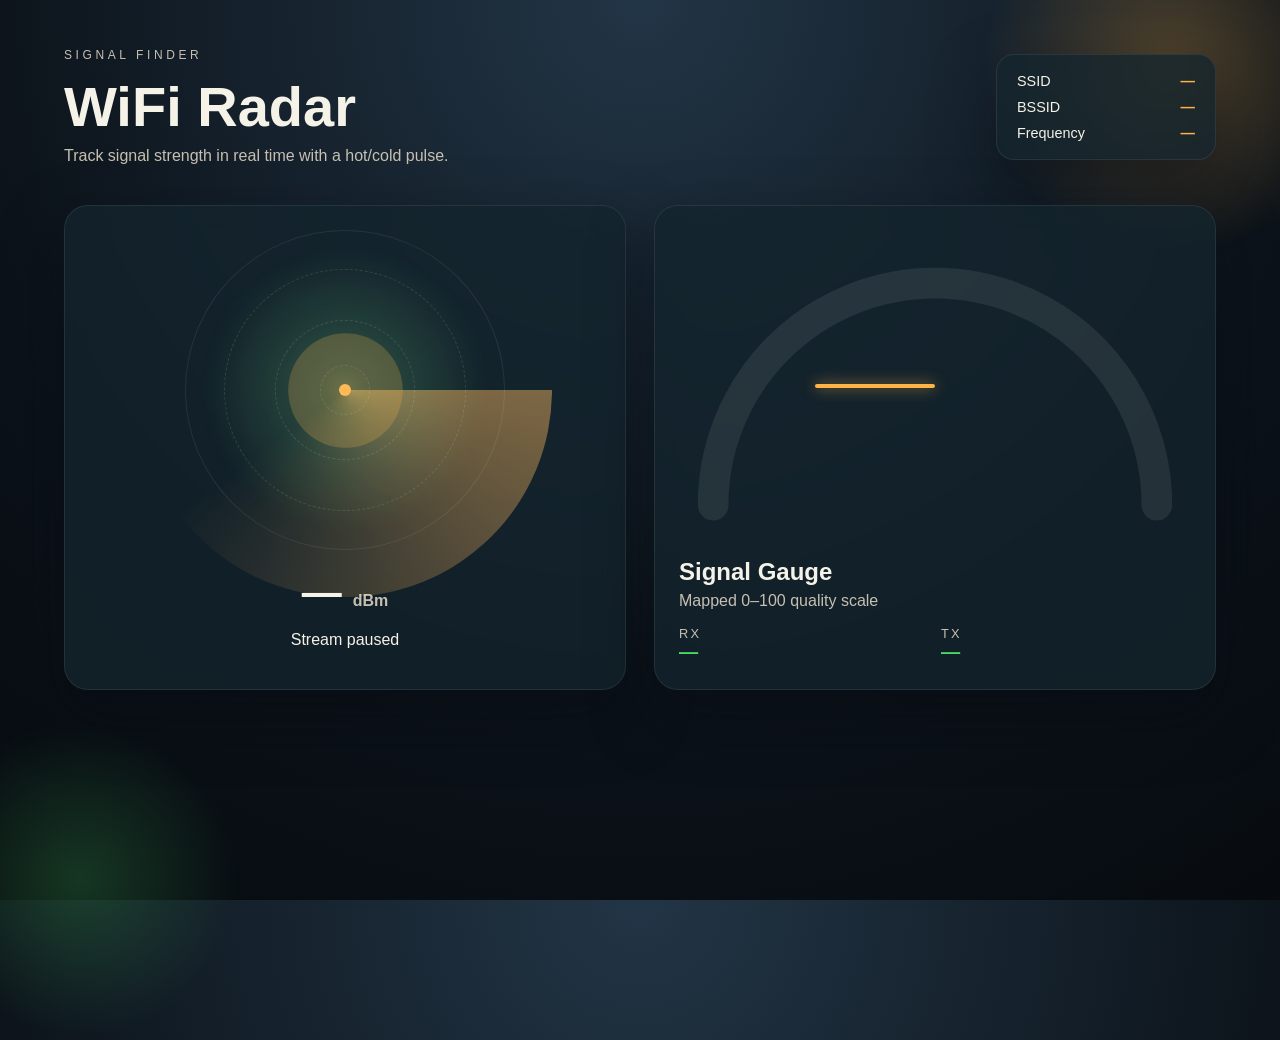
==== web/static/index.html @ a438a468 "12" ====
<!doctype html>
<html lang="en">
  <head>
    <meta charset="utf-8" />
    <meta name="viewport" content="width=device-width, initial-scale=1" />
    <title>WiFi Radar</title>
    <link rel="stylesheet" href="styles.css" />
  </head>
  <body>
    <div class="bg-shape one"></div>
    <div class="bg-shape two"></div>

    <main class="shell">
      <header class="hero">
        <div>
          <p class="eyebrow">Signal Finder</p>
          <h1>WiFi Radar</h1>
          <p class="subtitle">Track signal strength in real time with a hot/cold pulse.</p>
        </div>
        <div class="status-card">
          <div class="status-row">
            <span>SSID</span>
            <strong id="ssid">—</strong>
          </div>
          <div class="status-row">
            <span>BSSID</span>
            <strong id="bssid">—</strong>
          </div>
          <div class="status-row">
            <span>Frequency</span>
            <strong id="freq">—</strong>
          </div>
        </div>
      </header>

      <section class="dashboard">
        <div class="radar-card">
          <div class="radar">
            <div class="radar-sweep"></div>
            <div class="radar-pulse" id="pulse"></div>
            <div class="ring"></div>
            <div class="ring inner"></div>
            <div class="ring tiny"></div>
            <div class="center-dot"></div>
          </div>
          <div class="readout">
            <div class="readout-main">
              <span id="signal-db">—</span>
              <span class="unit">dBm</span>
            </div>
            <p id="quality">Signal quality</p>
          </div>
        </div>

        <div class="gauge-card">
          <svg class="gauge" viewBox="0 0 300 180" aria-hidden="true">
            <defs>
              <linearGradient id="gaugeGradient" x1="0" y1="0" x2="1" y2="1">
                <stop offset="0%" stop-color="#ffb347" />
                <stop offset="50%" stop-color="#ffd36e" />
                <stop offset="100%" stop-color="#4cd964" />
              </linearGradient>
            </defs>
            <path class="gauge-track" d="M 20 160 A 130 130 0 0 1 280 160" />
            <path class="gauge-fill" id="gauge-fill" d="M 20 160 A 130 130 0 0 1 280 160" />
          </svg>
          <div class="needle" id="needle"></div>
          <div class="gauge-meta">
            <h2>Signal Gauge</h2>
            <p>Mapped 0–100 quality scale</p>
            <div class="meta-grid">
              <div>
                <span>RX</span>
                <strong id="rx">—</strong>
              </div>
              <div>
                <span>TX</span>
                <strong id="tx">—</strong>
              </div>
            </div>
          </div>
        </div>
      </section>
    </main>

    <script src="app.js"></script>
  </body>
</html>
---- web/static/styles.css ----
:root {
  --bg: #0f1b24;
  --bg-soft: #1a2b36;
  --accent: #ffb347;
  --accent-strong: #ff8f4b;
  --mint: #4cd964;
  --text: #f5f2e8;
  --text-soft: #c7c0b2;
  --card: rgba(20, 36, 46, 0.78);
  --stroke: rgba(255, 255, 255, 0.08);
  --shadow: 0 25px 60px rgba(8, 12, 18, 0.5);
}

* {
  box-sizing: border-box;
}

body {
  margin: 0;
  font-family: "Space Grotesk", "IBM Plex Sans", "Avenir Next", sans-serif;
  color: var(--text);
  background: radial-gradient(circle at top, #223546 0%, #0c131a 60%, #070b10 100%);
  min-height: 100vh;
  overflow-x: hidden;
}

.bg-shape {
  position: absolute;
  border-radius: 50%;
  filter: blur(0px);
  opacity: 0.35;
  z-index: 0;
}

.bg-shape.one {
  width: 380px;
  height: 380px;
  background: radial-gradient(circle, rgba(255, 179, 71, 0.8), transparent 70%);
  top: -120px;
  right: -80px;
}

.bg-shape.two {
  width: 320px;
  height: 320px;
  background: radial-gradient(circle, rgba(76, 217, 100, 0.6), transparent 70%);
  bottom: -140px;
  left: -80px;
}

.shell {
  position: relative;
  z-index: 1;
  padding: 48px clamp(20px, 5vw, 80px) 80px;
  display: grid;
  gap: 40px;
}

.hero {
  display: flex;
  align-items: center;
  justify-content: space-between;
  gap: 24px;
  flex-wrap: wrap;
}

.eyebrow {
  text-transform: uppercase;
  letter-spacing: 0.3em;
  font-size: 0.75rem;
  color: var(--text-soft);
  margin: 0 0 12px;
}

h1 {
  font-size: clamp(2.4rem, 5vw, 3.5rem);
  margin: 0 0 8px;
}

.subtitle {
  max-width: 440px;
  color: var(--text-soft);
  margin: 0;
}

.status-card {
  background: var(--card);
  border: 1px solid var(--stroke);
  padding: 18px 20px;
  border-radius: 18px;
  min-width: 220px;
  box-shadow: var(--shadow);
  backdrop-filter: blur(12px);
}

.status-row {
  display: flex;
  justify-content: space-between;
  font-size: 0.9rem;
  margin-bottom: 10px;
  gap: 12px;
}

.status-row strong {
  font-weight: 600;
  color: var(--accent);
}

.status-row:last-child {
  margin-bottom: 0;
}

.dashboard {
  display: grid;
  gap: 28px;
  grid-template-columns: repeat(auto-fit, minmax(280px, 1fr));
  align-items: stretch;
}

.radar-card,
.gauge-card {
  background: var(--card);
  border: 1px solid var(--stroke);
  border-radius: 24px;
  padding: 24px;
  box-shadow: var(--shadow);
  backdrop-filter: blur(12px);
  position: relative;
  overflow: hidden;
}

.radar {
  width: min(320px, 70vw);
  aspect-ratio: 1;
  border-radius: 50%;
  margin: 0 auto 20px;
  position: relative;
  background: radial-gradient(circle, rgba(76, 217, 100, 0.2), transparent 65%);
  border: 1px solid rgba(255, 255, 255, 0.08);
}

.radar::after {
  content: "";
  position: absolute;
  inset: 0;
  border-radius: 50%;
  background: radial-gradient(circle, rgba(255, 255, 255, 0.08), transparent 60%);
}

.radar-sweep {
  position: absolute;
  inset: -15%;
  background: conic-gradient(from 90deg, rgba(255, 179, 71, 0.45), transparent 40%, transparent 100%);
  animation: sweep 4s linear infinite;
  border-radius: 50%;
  mix-blend-mode: screen;
}

.radar-pulse {
  position: absolute;
  inset: 20%;
  border-radius: 50%;
  background: rgba(255, 179, 71, 0.22);
  animation: pulse 2.4s ease-out infinite;
  transform: scale(0.6);
}

.ring {
  position: absolute;
  inset: 12%;
  border-radius: 50%;
  border: 1px dashed rgba(255, 255, 255, 0.12);
}

.ring.inner {
  inset: 28%;
}

.ring.tiny {
  inset: 42%;
}

.center-dot {
  position: absolute;
  width: 12px;
  height: 12px;
  border-radius: 50%;
  background: var(--accent);
  top: 50%;
  left: 50%;
  transform: translate(-50%, -50%);
  box-shadow: 0 0 20px rgba(255, 179, 71, 0.6);
}

.readout {
  text-align: center;
}

.readout-main {
  font-size: 2.5rem;
  font-weight: 600;
}

.readout .unit {
  font-size: 1rem;
  color: var(--text-soft);
}

.gauge {
  width: 100%;
  height: auto;
  display: block;
}

.gauge-track {
  fill: none;
  stroke: rgba(255, 255, 255, 0.08);
  stroke-width: 18;
  stroke-linecap: round;
}

.gauge-fill {
  fill: none;
  stroke: url(#gaugeGradient);
  stroke-width: 18;
  stroke-linecap: round;
  stroke-dasharray: 410;
  stroke-dashoffset: 410;
  transition: stroke-dashoffset 0.5s ease;
}

.needle {
  position: absolute;
  width: 4px;
  height: 120px;
  background: var(--accent);
  top: 60px;
  left: 50%;
  transform-origin: bottom center;
  border-radius: 6px;
  box-shadow: 0 0 14px rgba(255, 179, 71, 0.7);
}

.gauge-card {
  display: grid;
  gap: 16px;
  align-items: center;
}

.gauge-meta h2 {
  margin: 0 0 6px;
}

.gauge-meta p {
  margin: 0 0 16px;
  color: var(--text-soft);
}

.meta-grid {
  display: grid;
  grid-template-columns: repeat(2, minmax(120px, 1fr));
  gap: 12px;
}

.meta-grid span {
  display: block;
  color: var(--text-soft);
  font-size: 0.8rem;
  text-transform: uppercase;
  letter-spacing: 0.18em;
}

.meta-grid strong {
  font-size: 1.2rem;
  color: var(--mint);
}

@keyframes sweep {
  from {
    transform: rotate(0deg);
  }
  to {
    transform: rotate(360deg);
  }
}

@keyframes pulse {
  0% {
    transform: scale(0.45);
    opacity: 0.65;
  }
  70% {
    transform: scale(1.05);
    opacity: 0.1;
  }
  100% {
    transform: scale(1.1);
    opacity: 0;
  }
}

@media (max-width: 900px) {
  .hero {
    flex-direction: column;
    align-items: flex-start;
  }

  .radar {
    width: min(280px, 80vw);
  }

  .needle {
    top: 40px;
    height: 100px;
  }
}
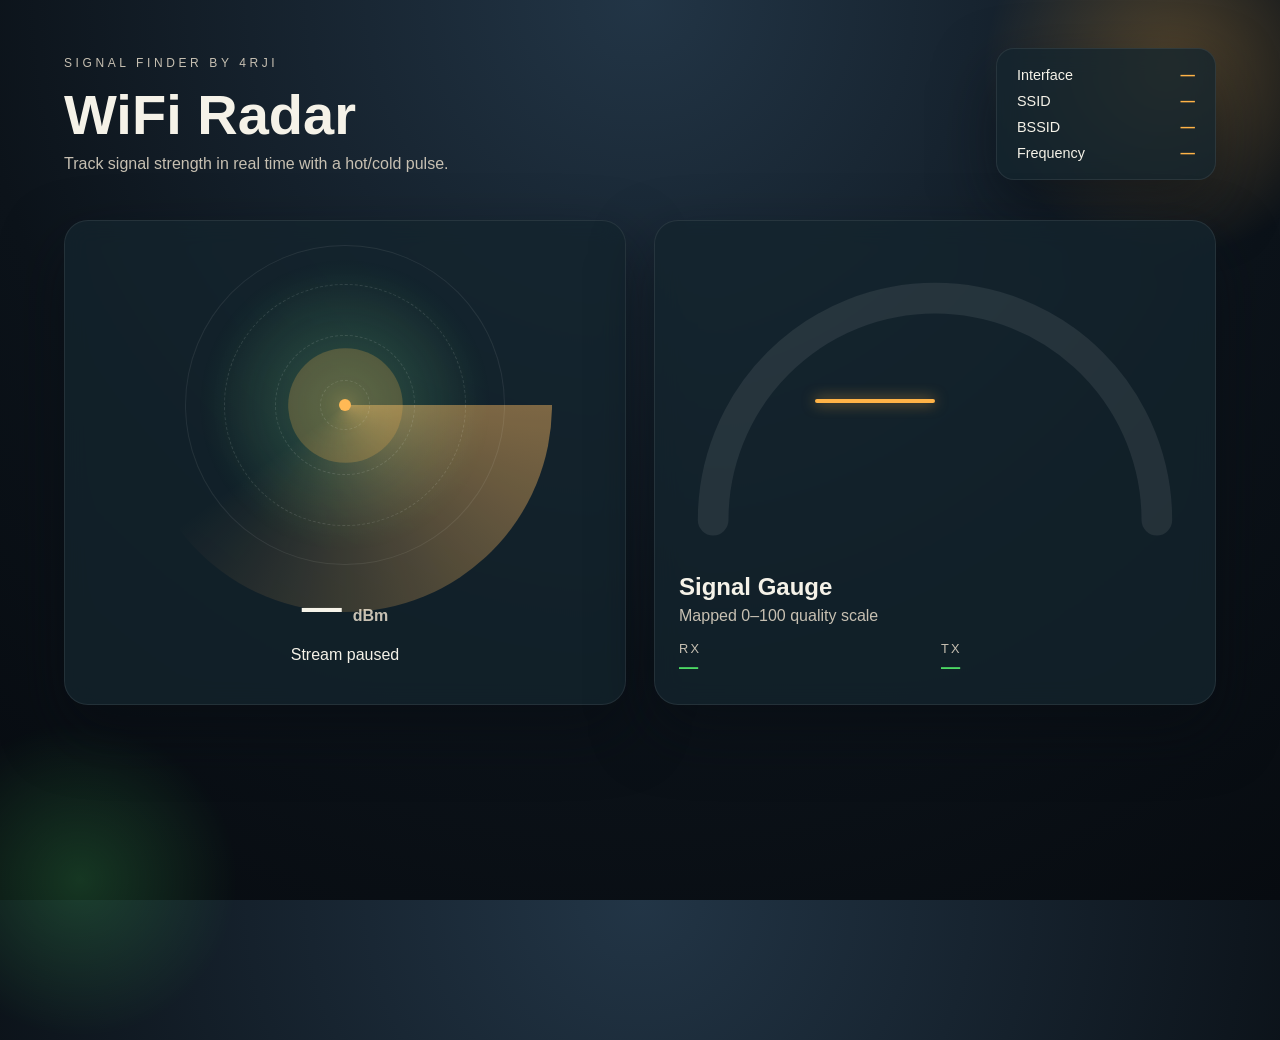
==== commit a8b8426d: "9" ====
--- a/web/static/index.html
+++ b/web/static/index.html
@@ -13,11 +13,15 @@
     <main class="shell">
       <header class="hero">
         <div>
-          <p class="eyebrow">Signal Finder</p>
+          <p class="eyebrow">Signal Finder by 4rji</p>
           <h1>WiFi Radar</h1>
           <p class="subtitle">Track signal strength in real time with a hot/cold pulse.</p>
         </div>
         <div class="status-card">
+          <div class="status-row">
+            <span>Interface</span>
+            <strong id="ifname">—</strong>
+          </div>
           <div class="status-row">
             <span>SSID</span>
             <strong id="ssid">—</strong>
